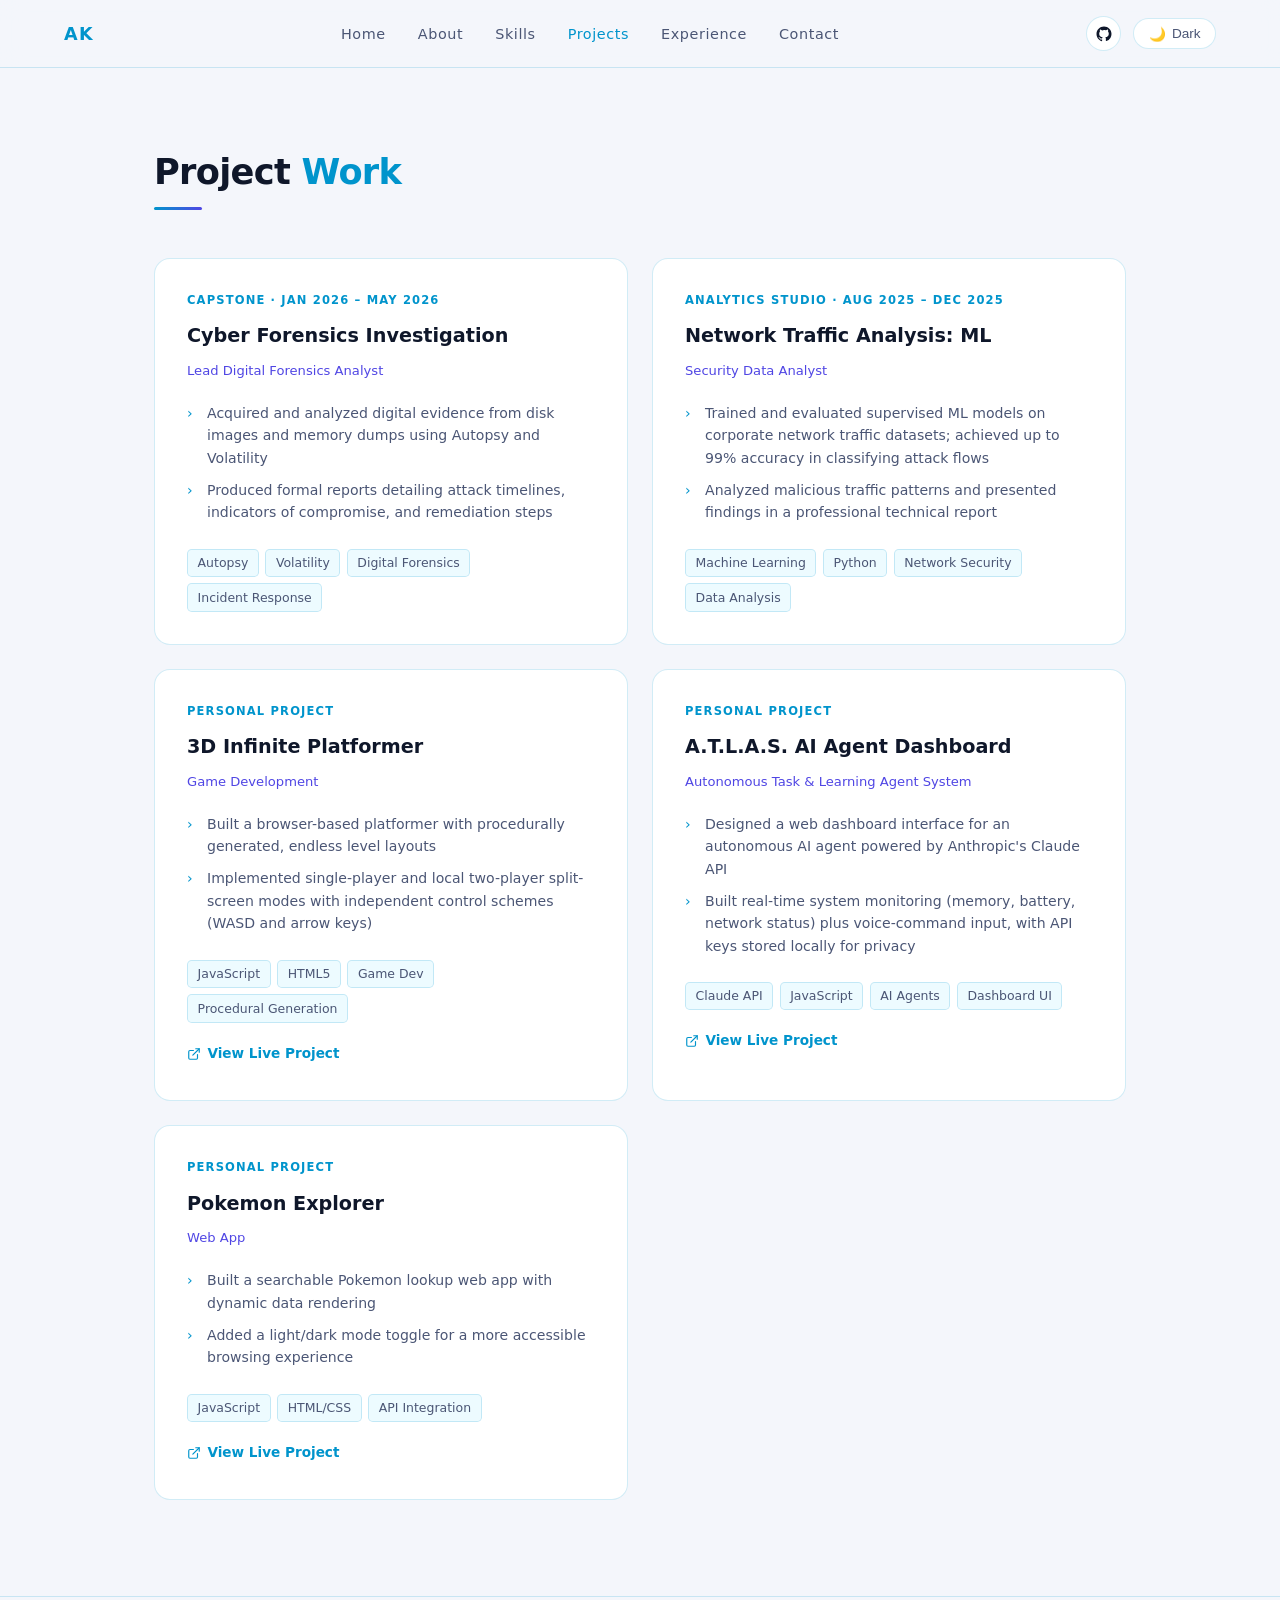
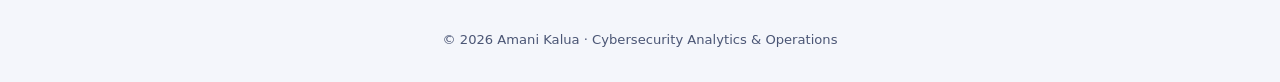
==== projects.html @ 9feb625e "Add files via upload" ====
<!DOCTYPE html>
<html lang="en">
<head>
  <meta charset="UTF-8" />
  <meta name="viewport" content="width=device-width, initial-scale=1.0" />
  <title>Projects — Amani Kalua</title>
  <link rel="stylesheet" href="style.css" />
</head>
<body>

<!-- NAV -->
<nav>
  <a class="nav-logo" href="index.html">AK</a>
  <ul class="nav-links" id="navLinks">
    <li><a href="index.html">Home</a></li>
    <li><a href="about.html">About</a></li>
    <li><a href="skills.html">Skills</a></li>
    <li><a href="projects.html" class="active">Projects</a></li>
    <li><a href="experience.html">Experience</a></li>
    <li><a href="contact.html">Contact</a></li>
  </ul>
  <div class="nav-right">
    <a class="nav-github" href="https://github.com/Amani-Kalua" target="_blank" rel="noopener noreferrer" aria-label="GitHub profile">
      <svg viewBox="0 0 24 24" fill="currentColor">
        <path d="M12 2C6.48 2 2 6.48 2 12c0 4.42 2.87 8.17 6.84 9.5.5.09.68-.22.68-.48 0-.24-.01-.87-.01-1.7-2.78.6-3.37-1.34-3.37-1.34-.45-1.16-1.11-1.47-1.11-1.47-.91-.62.07-.6.07-.6 1 .07 1.53 1.03 1.53 1.03.89 1.53 2.34 1.09 2.91.83.09-.65.35-1.09.63-1.34-2.22-.25-4.56-1.11-4.56-4.95 0-1.09.39-1.99 1.03-2.69-.1-.25-.45-1.27.1-2.64 0 0 .84-.27 2.75 1.03A9.6 9.6 0 0 1 12 6.8c.85 0 1.71.11 2.51.33 1.91-1.3 2.75-1.03 2.75-1.03.55 1.37.2 2.39.1 2.64.64.7 1.03 1.6 1.03 2.69 0 3.85-2.34 4.7-4.57 4.95.36.31.68.92.68 1.85 0 1.34-.01 2.41-.01 2.74 0 .27.18.58.69.48A10.02 10.02 0 0 0 22 12c0-5.52-4.48-10-10-10z"/>
      </svg>
    </a>
    <button class="theme-toggle" id="themeToggle" aria-label="Toggle light/dark mode">
      <span id="themeIcon">🌙</span> <span id="themeLabel">Dark</span>
    </button>
    <button class="nav-toggle-btn" id="navToggleBtn" aria-label="Toggle menu">
      <svg viewBox="0 0 24 24" fill="none" stroke="currentColor" stroke-width="2" stroke-linecap="round" stroke-linejoin="round"><line x1="3" y1="12" x2="21" y2="12"/><line x1="3" y1="6" x2="21" y2="6"/><line x1="3" y1="18" x2="21" y2="18"/></svg>
    </button>
  </div>
</nav>

<!-- PROJECTS -->
<section class="page-section" id="projects">
  <h2 class="section-title">Project <span>Work</span></h2>
  <div class="section-line"></div>
  <div class="projects-grid fade-in">

    <div class="project-card">
      <div class="project-type">Capstone · Jan 2026 – May 2026</div>
      <div class="project-title">Cyber Forensics Investigation</div>
      <div class="project-course">Lead Digital Forensics Analyst</div>
      <ul class="project-bullets">
        <li>Acquired and analyzed digital evidence from disk images and memory dumps using Autopsy and Volatility</li>
        <li>Produced formal reports detailing attack timelines, indicators of compromise, and remediation steps</li>
      </ul>
      <div class="project-tags">
        <span class="project-tag">Autopsy</span>
        <span class="project-tag">Volatility</span>
        <span class="project-tag">Digital Forensics</span>
        <span class="project-tag">Incident Response</span>
      </div>
    </div>

    <div class="project-card">
      <div class="project-type">Analytics Studio · Aug 2025 – Dec 2025</div>
      <div class="project-title">Network Traffic Analysis: ML</div>
      <div class="project-course">Security Data Analyst</div>
      <ul class="project-bullets">
        <li>Trained and evaluated supervised ML models on corporate network traffic datasets; achieved up to 99% accuracy in classifying attack flows</li>
        <li>Analyzed malicious traffic patterns and presented findings in a professional technical report</li>
      </ul>
      <div class="project-tags">
        <span class="project-tag">Machine Learning</span>
        <span class="project-tag">Python</span>
        <span class="project-tag">Network Security</span>
        <span class="project-tag">Data Analysis</span>
      </div>
    </div>

    <div class="project-card">
      <div class="project-type">Personal Project</div>
      <div class="project-title">3D Infinite Platformer</div>
      <div class="project-course">Game Development</div>
      <ul class="project-bullets">
        <li>Built a browser-based platformer with procedurally generated, endless level layouts</li>
        <li>Implemented single-player and local two-player split-screen modes with independent control schemes (WASD and arrow keys)</li>
      </ul>
      <div class="project-tags">
        <span class="project-tag">JavaScript</span>
        <span class="project-tag">HTML5</span>
        <span class="project-tag">Game Dev</span>
        <span class="project-tag">Procedural Generation</span>
      </div>
      <a class="project-link" href="https://amani-kalua.github.io/3D-Game/" target="_blank" rel="noopener noreferrer">
        <svg viewBox="0 0 24 24" fill="none" stroke="currentColor" stroke-width="2" stroke-linecap="round" stroke-linejoin="round"><path d="M18 13v6a2 2 0 0 1-2 2H5a2 2 0 0 1-2-2V8a2 2 0 0 1 2-2h6"/><polyline points="15 3 21 3 21 9"/><line x1="10" y1="14" x2="21" y2="3"/></svg>
        View Live Project
      </a>
    </div>

    <div class="project-card">
      <div class="project-type">Personal Project</div>
      <div class="project-title">A.T.L.A.S. AI Agent Dashboard</div>
      <div class="project-course">Autonomous Task &amp; Learning Agent System</div>
      <ul class="project-bullets">
        <li>Designed a web dashboard interface for an autonomous AI agent powered by Anthropic's Claude API</li>
        <li>Built real-time system monitoring (memory, battery, network status) plus voice-command input, with API keys stored locally for privacy</li>
      </ul>
      <div class="project-tags">
        <span class="project-tag">Claude API</span>
        <span class="project-tag">JavaScript</span>
        <span class="project-tag">AI Agents</span>
        <span class="project-tag">Dashboard UI</span>
      </div>
      <a class="project-link" href="https://amani-kalua.github.io/ATLAS-AI/" target="_blank" rel="noopener noreferrer">
        <svg viewBox="0 0 24 24" fill="none" stroke="currentColor" stroke-width="2" stroke-linecap="round" stroke-linejoin="round"><path d="M18 13v6a2 2 0 0 1-2 2H5a2 2 0 0 1-2-2V8a2 2 0 0 1 2-2h6"/><polyline points="15 3 21 3 21 9"/><line x1="10" y1="14" x2="21" y2="3"/></svg>
        View Live Project
      </a>
    </div>

    <div class="project-card">
      <div class="project-type">Personal Project</div>
      <div class="project-title">Pokemon Explorer</div>
      <div class="project-course">Web App</div>
      <ul class="project-bullets">
        <li>Built a searchable Pokemon lookup web app with dynamic data rendering</li>
        <li>Added a light/dark mode toggle for a more accessible browsing experience</li>
      </ul>
      <div class="project-tags">
        <span class="project-tag">JavaScript</span>
        <span class="project-tag">HTML/CSS</span>
        <span class="project-tag">API Integration</span>
      </div>
      <a class="project-link" href="https://amani-kalua.github.io/Amani-Pokemon/" target="_blank" rel="noopener noreferrer">
        <svg viewBox="0 0 24 24" fill="none" stroke="currentColor" stroke-width="2" stroke-linecap="round" stroke-linejoin="round"><path d="M18 13v6a2 2 0 0 1-2 2H5a2 2 0 0 1-2-2V8a2 2 0 0 1 2-2h6"/><polyline points="15 3 21 3 21 9"/><line x1="10" y1="14" x2="21" y2="3"/></svg>
        View Live Project
      </a>
    </div>

  </div>
</section>

<!-- FOOTER -->
<footer>
  <p>© 2026 Amani Kalua · Cybersecurity Analytics &amp; Operations</p>
</footer>

<script src="theme.js"></script>

</body>
</html>
---- style.css ----
*, *::before, *::after { box-sizing: border-box; margin: 0; padding: 0; }

:root {
  --bg:        #080b12;
  --bg2:       #0e1220;
  --bg3:       #141929;
  --accent:    #00c8ff;
  --accent2:   #6c63ff;
  --text:      #e2e8f0;
  --muted:     #8892a4;
  --border:    rgba(0,200,255,0.12);
  --glow:      rgba(0,200,255,0.18);
}

html.light {
  --bg:        #f4f6fb;
  --bg2:       #ffffff;
  --bg3:       #e8edf5;
  --accent:    #0094cc;
  --accent2:   #5046e4;
  --text:      #0f172a;
  --muted:     #4b5675;
  --border:    rgba(0,148,204,0.18);
  --glow:      rgba(0,148,204,0.12);
}

html { scroll-behavior: smooth; }

body {
  background: var(--bg);
  color: var(--text);
  font-family: 'Segoe UI', system-ui, -apple-system, sans-serif;
  line-height: 1.6;
}

/* ── NAV ── */
nav {
  position: fixed; top: 0; left: 0; right: 0; z-index: 100;
  display: flex; align-items: center; justify-content: space-between;
  padding: 1rem 5%;
  background: rgba(8,11,18,0.85);
  backdrop-filter: blur(12px);
  border-bottom: 1px solid var(--border);
  transition: background 0.3s;
}
html.light nav {
  background: rgba(244,246,251,0.92);
}
.nav-logo {
  font-size: 1.1rem; font-weight: 700; letter-spacing: 0.08em;
  color: var(--accent); text-decoration: none;
}
.nav-links { display: flex; gap: 2rem; list-style: none; }
.nav-links a {
  color: var(--muted); text-decoration: none; font-size: 0.9rem;
  letter-spacing: 0.04em; transition: color 0.2s;
}
.nav-links a:hover, .nav-links a.active { color: var(--accent); }
.theme-toggle {
  background: var(--bg2); border: 1px solid var(--border);
  color: var(--muted); cursor: pointer;
  border-radius: 2rem; padding: 0.4rem 0.9rem;
  font-size: 0.85rem; display: flex; align-items: center; gap: 0.4rem;
  transition: all 0.2s;
}
.theme-toggle:hover { border-color: var(--accent); color: var(--accent); }
.nav-github {
  display: flex; align-items: center; justify-content: center;
  width: 2.2rem; height: 2.2rem;
  background: var(--bg2); border: 1px solid var(--border);
  color: var(--text); border-radius: 50%;
  transition: all 0.2s;
}
.nav-github:hover { border-color: var(--accent); color: var(--accent); transform: translateY(-2px); }
.nav-github svg { width: 18px; height: 18px; }
.nav-right { display: flex; align-items: center; gap: 0.75rem; }
.nav-toggle-btn {
  display: none;
  background: var(--bg2); border: 1px solid var(--border);
  color: var(--text); border-radius: 0.4rem;
  width: 2.2rem; height: 2.2rem;
  align-items: center; justify-content: center;
  cursor: pointer;
}
.nav-toggle-btn svg { width: 20px; height: 20px; }

/* ── SECTIONS ── */
.page-section { padding: 9rem 5% 6rem; max-width: 1100px; margin: 0 auto; min-height: 70vh; }

h2.section-title {
  font-size: clamp(1.6rem, 3vw, 2.2rem);
  font-weight: 700;
  letter-spacing: -0.02em;
  margin-bottom: 0.4rem;
  color: var(--text);
}
h2.section-title span { color: var(--accent); }
.section-line {
  width: 3rem; height: 3px;
  background: linear-gradient(90deg, var(--accent), var(--accent2));
  border-radius: 2px; margin-bottom: 3rem;
}

/* ── HERO ── */
#hero {
  min-height: 100vh;
  display: flex; flex-direction: column; justify-content: center;
  padding: 6rem 5% 4rem;
  max-width: 1100px; margin: 0 auto;
  position: relative;
}
.hero-tag {
  display: inline-flex; align-items: center; gap: 0.5rem;
  background: rgba(0,200,255,0.08);
  border: 1px solid var(--border);
  border-radius: 2rem; padding: 0.35rem 1rem;
  font-size: 0.8rem; color: var(--accent);
  letter-spacing: 0.08em; text-transform: uppercase;
  margin-bottom: 1.5rem; width: fit-content;
}
.hero-tag::before {
  content: ''; width: 6px; height: 6px;
  background: var(--accent); border-radius: 50%;
  animation: pulse 2s infinite;
}
@keyframes pulse {
  0%, 100% { opacity: 1; transform: scale(1); }
  50% { opacity: 0.4; transform: scale(0.8); }
}
h1 {
  font-size: clamp(3rem, 8vw, 5.5rem);
  font-weight: 800;
  letter-spacing: -0.03em;
  line-height: 1.05;
  margin-bottom: 1.5rem;
}
h1 .name-accent { color: var(--accent); }
.hero-sub {
  font-size: clamp(1rem, 2vw, 1.25rem);
  color: var(--muted);
  max-width: 560px;
  margin-bottom: 2.5rem;
}
.hero-btns { display: flex; gap: 1rem; flex-wrap: wrap; }
.btn {
  display: inline-flex; align-items: center; gap: 0.5rem;
  padding: 0.75rem 1.75rem;
  border-radius: 0.5rem; font-size: 0.95rem; font-weight: 600;
  text-decoration: none; transition: all 0.2s; cursor: pointer; border: none;
}
.btn-primary {
  background: var(--accent); color: #080b12;
}
.btn-primary:hover { background: #33d5ff; transform: translateY(-2px); box-shadow: 0 8px 24px rgba(0,200,255,0.3); }
.btn-outline {
  background: transparent; color: var(--text);
  border: 1px solid var(--border);
}
.btn-outline:hover { border-color: var(--accent); color: var(--accent); transform: translateY(-2px); }

.hero-scroll {
  position: absolute; bottom: 2rem; left: 0;
  display: flex; align-items: center; gap: 0.5rem;
  color: var(--muted); font-size: 0.8rem; letter-spacing: 0.1em;
  text-transform: uppercase;
}
.scroll-line {
  width: 2rem; height: 1px; background: var(--muted);
}

/* ── ABOUT ── */
.about-grid {
  display: grid; grid-template-columns: auto 1fr 1fr; gap: 3rem; align-items: start;
}
.about-photo {
  width: 180px; height: 180px;
  border-radius: 50%;
  object-fit: cover; object-position: center top;
  border: 3px solid var(--accent);
  box-shadow: 0 0 0 6px rgba(0,200,255,0.1);
  flex-shrink: 0;
}
.about-text p { color: var(--muted); margin-bottom: 1rem; font-size: 1.05rem; }
.about-stats {
  display: grid; grid-template-columns: 1fr 1fr; gap: 1rem;
}
.stat-card {
  background: var(--bg2);
  border: 1px solid var(--border);
  border-radius: 0.75rem;
  padding: 1.5rem;
}
.stat-num {
  font-size: 2rem; font-weight: 800; color: var(--accent);
  line-height: 1;
}
.stat-label { font-size: 0.85rem; color: var(--muted); margin-top: 0.25rem; }

/* ── SKILLS ── */
.skills-grid {
  display: grid; grid-template-columns: repeat(3, 1fr); gap: 1.5rem;
}
.skill-group {
  background: var(--bg2);
  border: 1px solid var(--border);
  border-radius: 1rem; padding: 1.75rem;
  transition: border-color 0.2s, transform 0.2s;
}
.skill-group:hover { border-color: var(--accent); transform: translateY(-3px); }
.skill-group-title {
  font-size: 0.75rem; text-transform: uppercase; letter-spacing: 0.1em;
  color: var(--accent); margin-bottom: 1rem; font-weight: 600;
}
.skill-tags { display: flex; flex-wrap: wrap; gap: 0.5rem; }
.skill-tag {
  background: rgba(0,200,255,0.07);
  border: 1px solid rgba(0,200,255,0.15);
  color: var(--text);
  padding: 0.3rem 0.75rem;
  border-radius: 2rem; font-size: 0.82rem;
}
.cert-tag {
  background: rgba(0,200,255,0.07);
  border: 1px solid rgba(0,200,255,0.15);
  color: var(--text);
  padding: 0.3rem 0.75rem;
  border-radius: 2rem; font-size: 0.82rem;
}

/* ── PROJECTS ── */
.projects-grid { display: grid; grid-template-columns: 1fr 1fr; gap: 1.5rem; }
.project-card {
  background: var(--bg2);
  border: 1px solid var(--border);
  border-radius: 1rem; padding: 2rem;
  transition: border-color 0.2s, transform 0.2s;
  position: relative; overflow: hidden;
}
.project-card::before {
  content: '';
  position: absolute; top: 0; left: 0; right: 0; height: 2px;
  background: linear-gradient(90deg, var(--accent), var(--accent2));
  opacity: 0; transition: opacity 0.2s;
}
.project-card:hover { border-color: rgba(0,200,255,0.3); transform: translateY(-4px); }
.project-card:hover::before { opacity: 1; }
.project-type {
  font-size: 0.72rem; text-transform: uppercase; letter-spacing: 0.1em;
  color: var(--accent); font-weight: 600; margin-bottom: 0.75rem;
}
.project-title {
  font-size: 1.2rem; font-weight: 700; margin-bottom: 0.5rem;
}
.project-course {
  font-size: 0.82rem; color: var(--accent2); margin-bottom: 1rem;
}
.project-desc { color: var(--muted); font-size: 0.92rem; margin-bottom: 1.25rem; }
.project-bullets { list-style: none; }
.project-bullets li {
  color: var(--muted); font-size: 0.88rem; padding: 0.3rem 0;
  padding-left: 1.25rem; position: relative;
}
.project-bullets li::before {
  content: '›'; position: absolute; left: 0; color: var(--accent);
}
.project-tags { display: flex; flex-wrap: wrap; gap: 0.4rem; margin-top: 1.25rem; }
.project-tag {
  background: rgba(0,200,255,0.07); border: 1px solid var(--border);
  color: var(--muted); padding: 0.2rem 0.6rem;
  border-radius: 0.3rem; font-size: 0.78rem;
}
.project-link {
  display: inline-flex; align-items: center; gap: 0.4rem;
  margin-top: 1.25rem; color: var(--accent); font-size: 0.85rem;
  font-weight: 600; text-decoration: none;
}
.project-link:hover { text-decoration: underline; }
.project-link svg { width: 14px; height: 14px; }

/* ── EXPERIENCE ── */
.experience-list { display: flex; flex-direction: column; gap: 0; }
.exp-item {
  display: grid; grid-template-columns: 1fr 3fr;
  gap: 2rem; padding: 2rem 0;
  border-bottom: 1px solid var(--border);
}
.exp-item:last-child { border-bottom: none; }
.exp-date { color: var(--muted); font-size: 0.85rem; padding-top: 0.2rem; }
.exp-role { font-size: 1.05rem; font-weight: 700; margin-bottom: 0.2rem; }
.exp-org { font-size: 0.9rem; color: var(--accent); margin-bottom: 0.75rem; }
.exp-bullets { list-style: none; }
.exp-bullets li {
  color: var(--muted); font-size: 0.9rem; padding: 0.25rem 0;
  padding-left: 1.25rem; position: relative;
}
.exp-bullets li::before {
  content: '–'; position: absolute; left: 0; color: var(--accent);
}

/* ── CONTACT ── */
#contact-page { text-align: center; }
.contact-inner { max-width: 600px; margin: 0 auto; }
.contact-inner p { color: var(--muted); margin-bottom: 2.5rem; font-size: 1.05rem; }
.contact-links {
  display: flex; justify-content: center; gap: 1rem; flex-wrap: wrap;
}
.contact-link {
  display: flex; align-items: center; gap: 0.6rem;
  background: var(--bg2); border: 1px solid var(--border);
  color: var(--text); text-decoration: none;
  padding: 0.85rem 1.5rem; border-radius: 0.6rem;
  font-size: 0.9rem; transition: all 0.2s;
}
.contact-link:hover { border-color: var(--accent); color: var(--accent); transform: translateY(-2px); }
.contact-link svg { width: 18px; height: 18px; }

/* ── FOOTER ── */
footer {
  text-align: center; padding: 2rem;
  color: var(--muted); font-size: 0.82rem;
  border-top: 1px solid var(--border);
}

/* ── RESPONSIVE ── */
@media (max-width: 768px) {
  .about-grid { grid-template-columns: 1fr; gap: 2rem; justify-items: center; }
  .about-photo { width: 140px; height: 140px; }
  .skills-grid { grid-template-columns: 1fr; }
  .projects-grid { grid-template-columns: 1fr; }
  .exp-item { grid-template-columns: 1fr; gap: 0.25rem; }
  .nav-links {
    display: none;
    position: absolute; top: 100%; left: 0; right: 0;
    flex-direction: column; gap: 0; padding: 0.5rem 5% 1rem;
    background: var(--bg2); border-bottom: 1px solid var(--border);
  }
  .nav-links.open { display: flex; }
  .nav-links li { width: 100%; }
  .nav-links a { display: block; padding: 0.75rem 0; }
  .nav-toggle-btn { display: flex; }
}

/* ── FADE IN ── */
.fade-in {
  opacity: 0; transform: translateY(20px);
  transition: opacity 0.6s ease, transform 0.6s ease;
}
.fade-in.visible { opacity: 1; transform: translateY(0); }
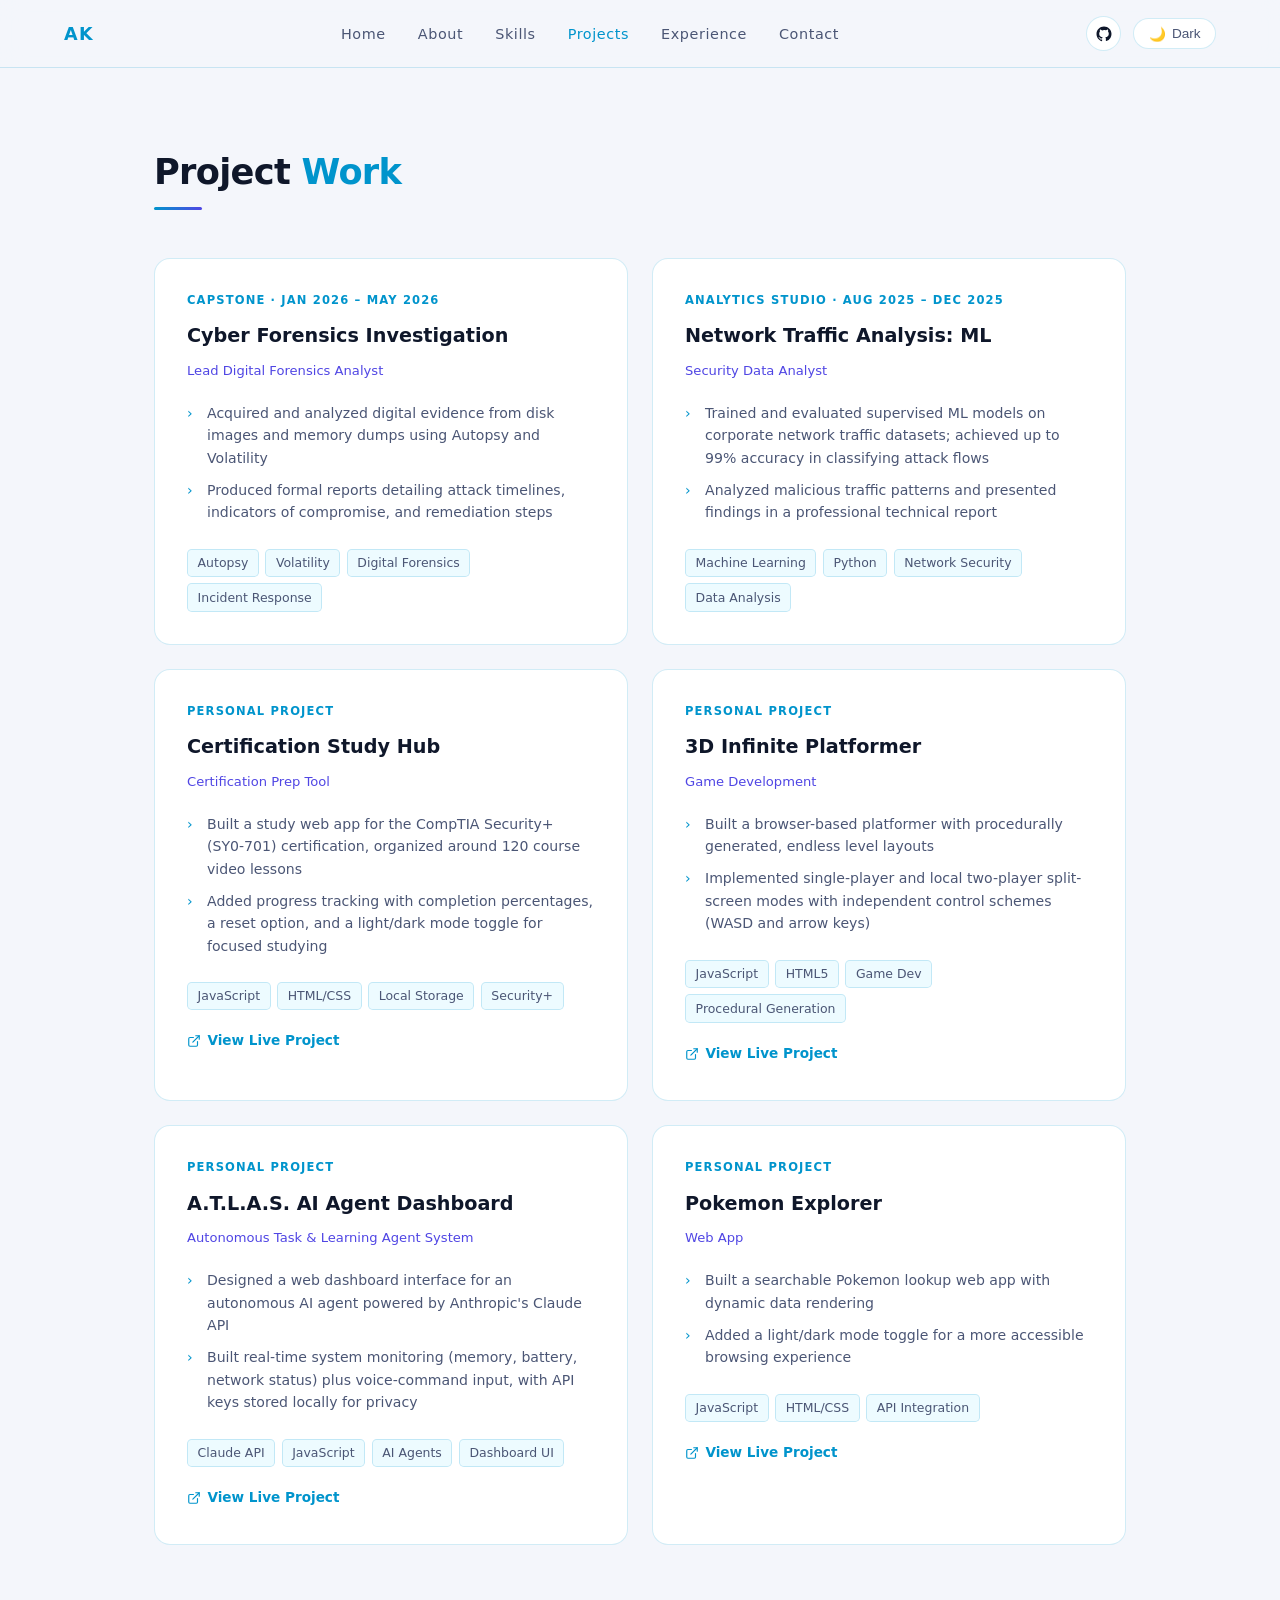
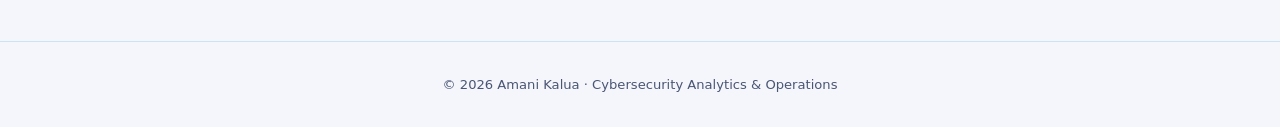
==== commit 28c2c250: "Add files via upload" ====
--- a/projects.html
+++ b/projects.html
@@ -74,6 +74,26 @@
 
     <div class="project-card">
       <div class="project-type">Personal Project</div>
+      <div class="project-title">Certification Study Hub</div>
+      <div class="project-course">Certification Prep Tool</div>
+      <ul class="project-bullets">
+        <li>Built a study web app for the CompTIA Security+ (SY0-701) certification, organized around 120 course video lessons</li>
+        <li>Added progress tracking with completion percentages, a reset option, and a light/dark mode toggle for focused studying</li>
+      </ul>
+      <div class="project-tags">
+        <span class="project-tag">JavaScript</span>
+        <span class="project-tag">HTML/CSS</span>
+        <span class="project-tag">Local Storage</span>
+        <span class="project-tag">Security+</span>
+      </div>
+      <a class="project-link" href="https://amani-kalua.github.io/Cert-Study-Hub/" target="_blank" rel="noopener noreferrer">
+        <svg viewBox="0 0 24 24" fill="none" stroke="currentColor" stroke-width="2" stroke-linecap="round" stroke-linejoin="round"><path d="M18 13v6a2 2 0 0 1-2 2H5a2 2 0 0 1-2-2V8a2 2 0 0 1 2-2h6"/><polyline points="15 3 21 3 21 9"/><line x1="10" y1="14" x2="21" y2="3"/></svg>
+        View Live Project
+      </a>
+    </div>
+
+    <div class="project-card">
+      <div class="project-type">Personal Project</div>
       <div class="project-title">3D Infinite Platformer</div>
       <div class="project-course">Game Development</div>
       <ul class="project-bullets">
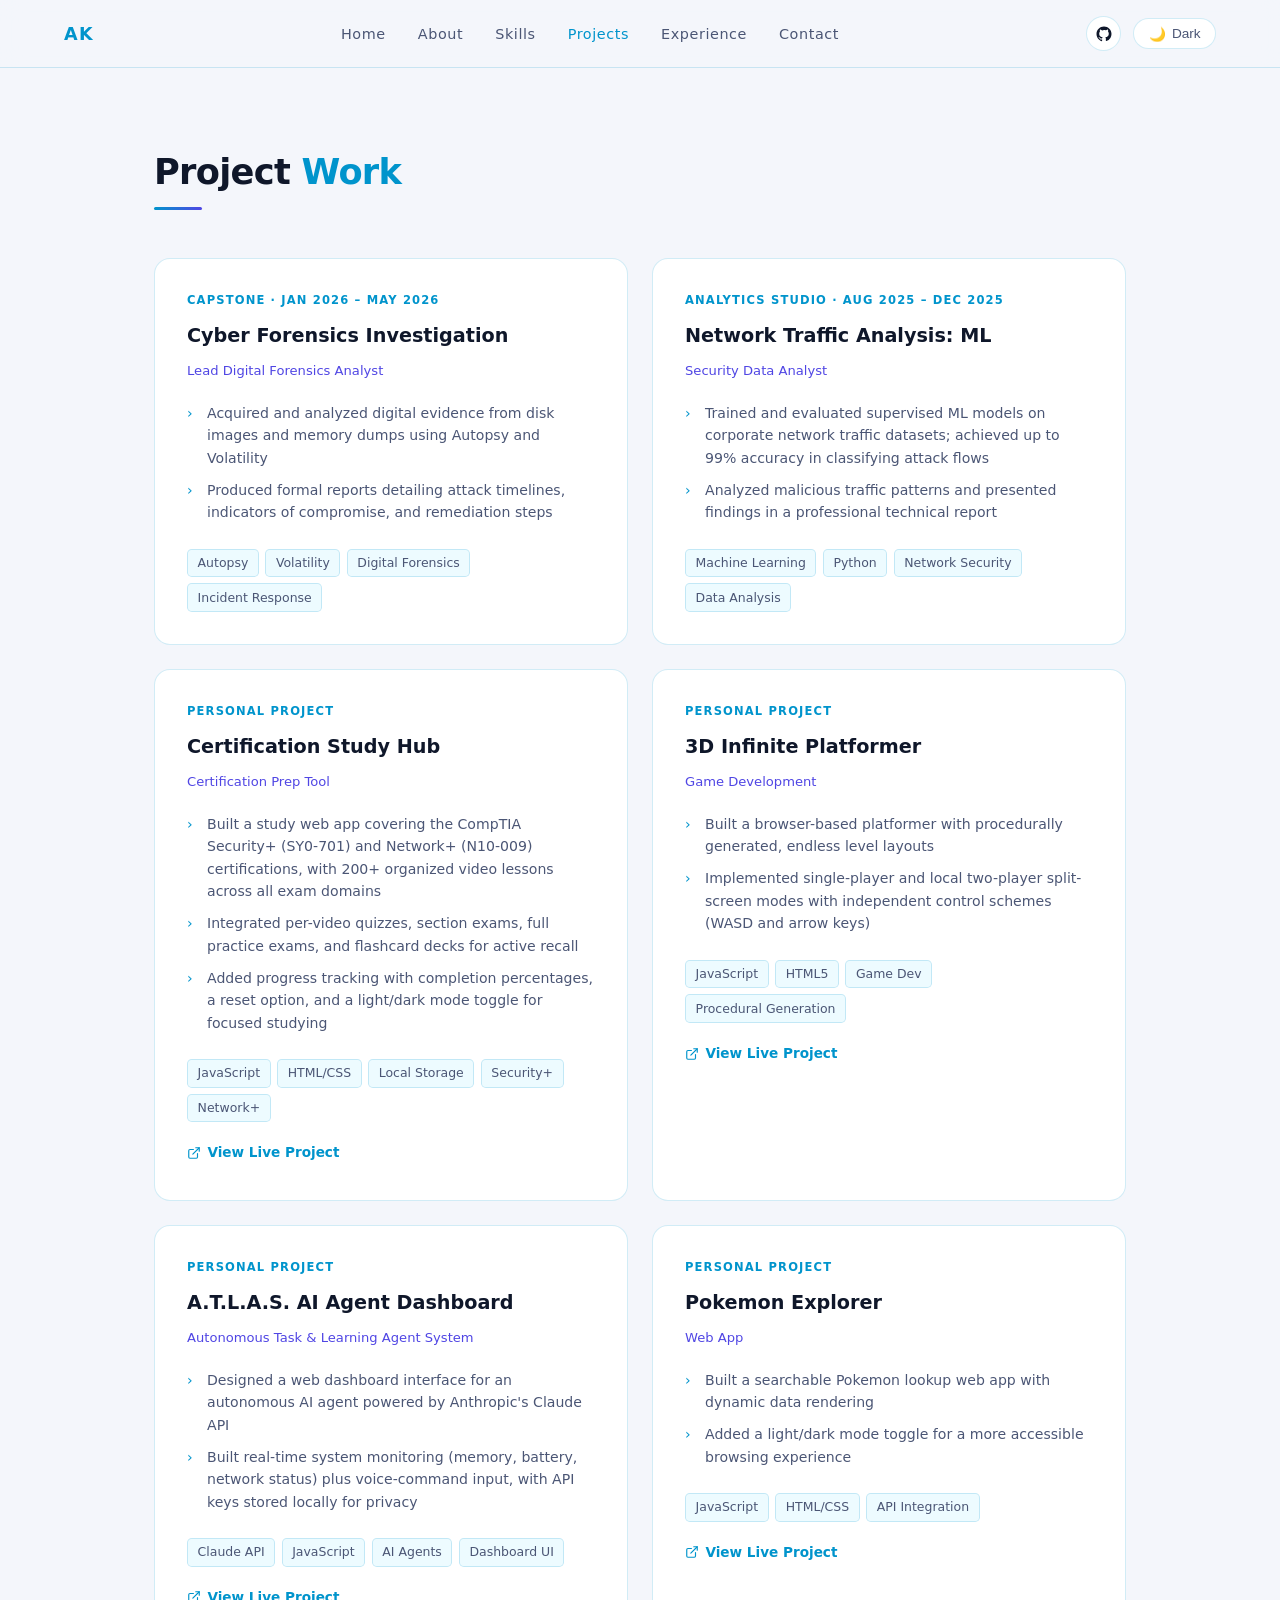
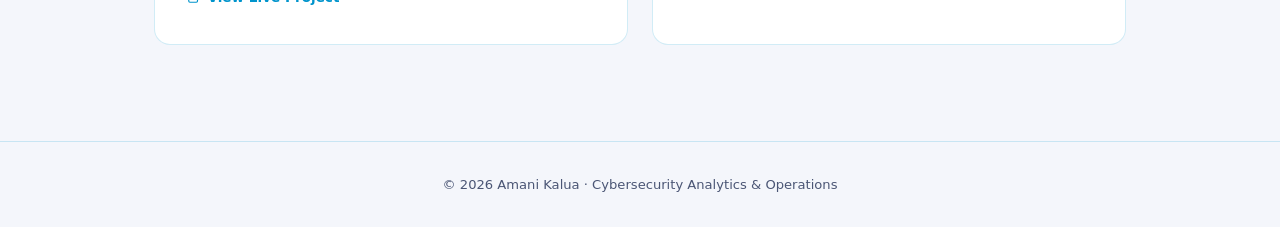
==== commit 7bf086fb: "Add files via upload" ====
--- a/projects.html
+++ b/projects.html
@@ -77,7 +77,8 @@
       <div class="project-title">Certification Study Hub</div>
       <div class="project-course">Certification Prep Tool</div>
       <ul class="project-bullets">
-        <li>Built a study web app for the CompTIA Security+ (SY0-701) certification, organized around 120 course video lessons</li>
+        <li>Built a study web app covering the CompTIA Security+ (SY0-701) and Network+ (N10-009) certifications, with 200+ organized video lessons across all exam domains</li>
+        <li>Integrated per-video quizzes, section exams, full practice exams, and flashcard decks for active recall</li>
         <li>Added progress tracking with completion percentages, a reset option, and a light/dark mode toggle for focused studying</li>
       </ul>
       <div class="project-tags">
@@ -85,6 +86,7 @@
         <span class="project-tag">HTML/CSS</span>
         <span class="project-tag">Local Storage</span>
         <span class="project-tag">Security+</span>
+        <span class="project-tag">Network+</span>
       </div>
       <a class="project-link" href="https://amani-kalua.github.io/Cert-Study-Hub/" target="_blank" rel="noopener noreferrer">
         <svg viewBox="0 0 24 24" fill="none" stroke="currentColor" stroke-width="2" stroke-linecap="round" stroke-linejoin="round"><path d="M18 13v6a2 2 0 0 1-2 2H5a2 2 0 0 1-2-2V8a2 2 0 0 1 2-2h6"/><polyline points="15 3 21 3 21 9"/><line x1="10" y1="14" x2="21" y2="3"/></svg>
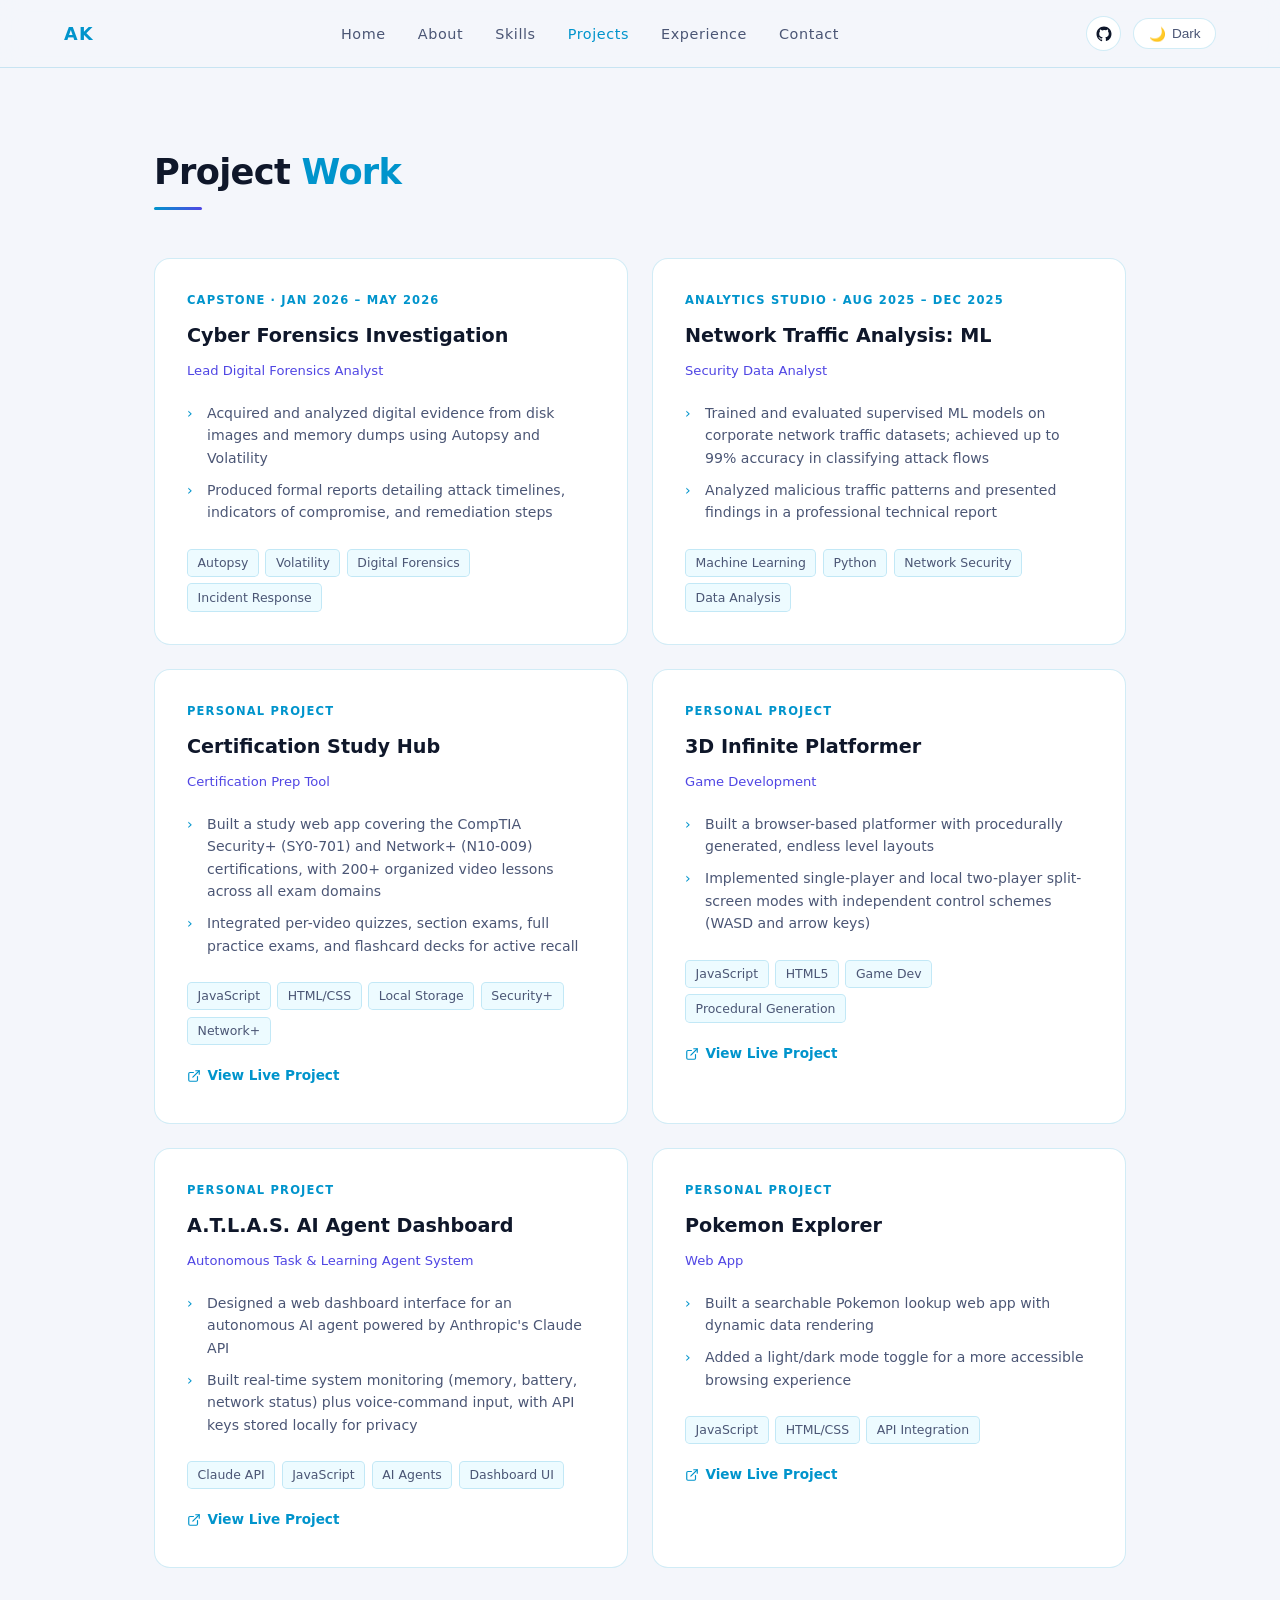
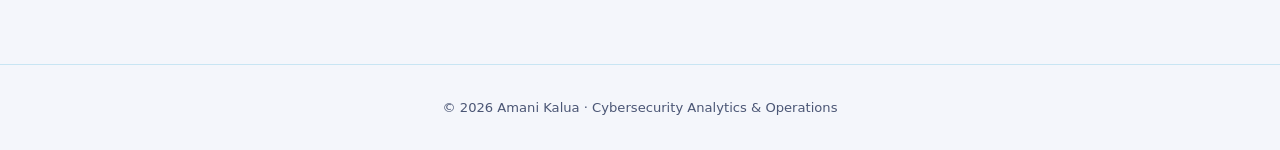
==== commit 4f829137: "Add files via upload" ====
--- a/projects.html
+++ b/projects.html
@@ -79,7 +79,6 @@
       <ul class="project-bullets">
         <li>Built a study web app covering the CompTIA Security+ (SY0-701) and Network+ (N10-009) certifications, with 200+ organized video lessons across all exam domains</li>
         <li>Integrated per-video quizzes, section exams, full practice exams, and flashcard decks for active recall</li>
-        <li>Added progress tracking with completion percentages, a reset option, and a light/dark mode toggle for focused studying</li>
       </ul>
       <div class="project-tags">
         <span class="project-tag">JavaScript</span>
